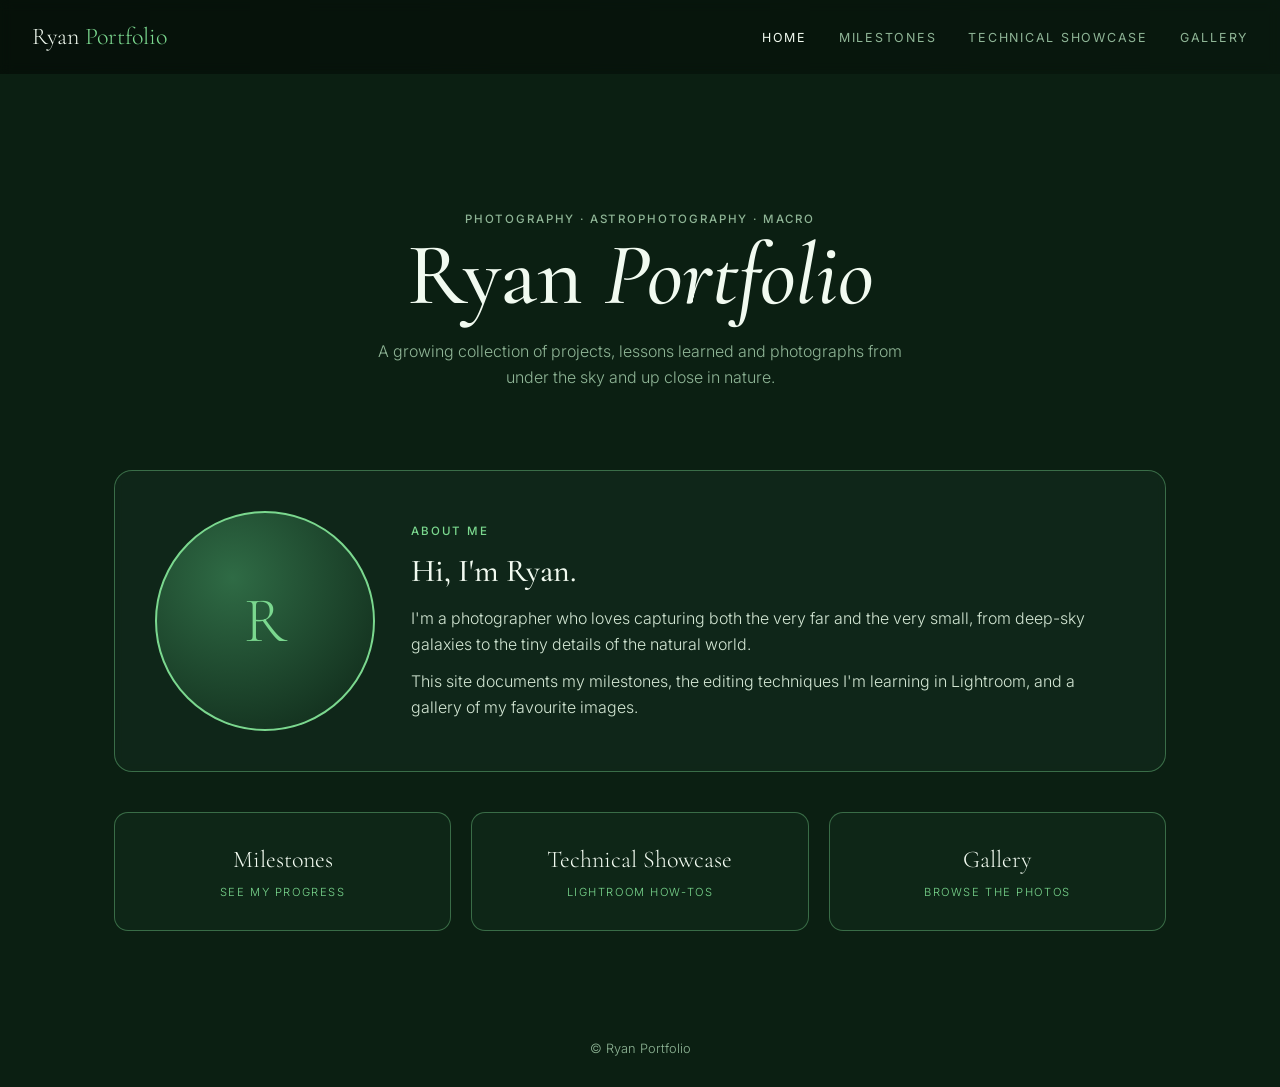
==== index.html @ 8274367f "Build 4-page portfolio site: home, milestones, technical showcase, gallery Co-Authored-By: Claude So" ====
<!DOCTYPE html>
<html lang="en">
<head>
<meta charset="utf-8">
<meta name="viewport" content="width=device-width, initial-scale=1">
<title>Home · Ryan Portfolio</title>
<link rel="stylesheet" href="css/style.css">
</head>
<body data-page="home" data-theme="green" data-bg="vines">
<canvas id="bg-canvas"></canvas>
<header class="nav">
  <a class="brand" href="index.html">Ryan <span>Portfolio</span></a>
  <nav><ul>
    <li><a data-page="home" href="index.html">Home</a></li>
    <li><a data-page="milestones" href="milestones.html">Milestones</a></li>
    <li><a data-page="showcase" href="showcase.html">Technical Showcase</a></li>
    <li><a data-page="gallery" href="gallery.html">Gallery</a></li>
  </ul></nav>
</header>
<main>
<section class="hero">
  <p class="eyebrow">Photography · Astrophotography · Macro</p>
  <h1>Ryan <em>Portfolio</em></h1>
  <p>A growing collection of projects, lessons learned and photographs from under the sky and up close in nature.</p>
</section>
<section class="about" id="about">
  <div class="photo" aria-hidden="true">R</div>
  <div>
    <p class="eyebrow">About me</p>
    <h2>Hi, I'm Ryan.</h2>
    <p>I'm a photographer who loves capturing both the very far and the very small, from deep-sky galaxies to the tiny details of the natural world.</p>
    <p>This site documents my milestones, the editing techniques I'm learning in Lightroom, and a gallery of my favourite images. <!-- Replace this text with your own story. --></p>
  </div>
</section>
<section class="cta">
  <a href="milestones.html">Milestones<small>See my progress</small></a>
  <a href="showcase.html">Technical Showcase<small>Lightroom how-tos</small></a>
  <a href="gallery.html">Gallery<small>Browse the photos</small></a>
</section>
</main>
<footer>© Ryan Portfolio</footer>
<script src="js/background.js"></script>
<script src="js/main.js"></script>

</body>
</html>
---- css/style.css ----
@import url('https://fonts.googleapis.com/css2?family=Cormorant+Garamond:wght@400;500;600&family=Inter:wght@300;400;500;600&display=swap');

:root { --ease: .5s ease; }
body {
  --bg: #0a1230; --bg2: #101b40; --panel: #0f1a3d; --text: #c9d2ea; --heading: #f1f4fc;
  --muted: #8d98bb; --accent: #6f9bf5; --line: rgba(111,155,245,.35);
}
body[data-theme="green"] {
  --bg: #0b1f12; --bg2: #123120; --panel: #112a1b; --text: #d3e6d4; --heading: #f1faf0;
  --muted: #8fb596; --accent: #7bd88f; --line: rgba(123,216,143,.4);
}
body[data-theme="fall"] {
  --bg: #2a1308; --bg2: #3d1d0c; --panel: #371a0b; --text: #f0dcc4; --heading: #fff3e2;
  --muted: #c9a584; --accent: #f29a3c; --line: rgba(242,154,60,.45);
}
* { box-sizing: border-box; margin: 0; padding: 0; }
html { scroll-behavior: smooth; }
body {
  font-family: 'Inter', system-ui, sans-serif; font-weight: 300; line-height: 1.6;
  color: var(--text); background: var(--bg); min-height: 100vh;
  transition: background var(--ease), color var(--ease);
}
h1, h2, h3, .serif { font-family: 'Cormorant Garamond', Georgia, serif; color: var(--heading); font-weight: 500; }
a { color: var(--accent); text-decoration: none; }
#bg-canvas { position: fixed; inset: 0; width: 100%; height: 100%; z-index: 0; pointer-events: none; }
main, footer { position: relative; }
header.nav { position: sticky; }

/* NAV */
header.nav {
  display: flex; justify-content: space-between; align-items: center; padding: 18px 32px;
  background: linear-gradient(90deg, rgba(0,0,0,.45), rgba(0,0,0,.2)); backdrop-filter: blur(6px);
  position: sticky; top: 0; z-index: 10; flex-wrap: wrap; gap: 8px;
}
.brand { font-family: 'Cormorant Garamond', serif; font-size: 1.5rem; color: var(--heading); }
.brand span { color: var(--accent); transition: color var(--ease); }
nav ul { list-style: none; display: flex; gap: 32px; flex-wrap: wrap; }
nav a { font-size: .78rem; letter-spacing: .14em; text-transform: uppercase; color: var(--muted); font-weight: 400; transition: color .2s; }
nav a:hover, nav a.active { color: var(--heading); }

main { max-width: 1100px; margin: 0 auto; padding: 48px 24px 80px; }
.eyebrow { font-size: .72rem; letter-spacing: .16em; text-transform: uppercase; color: var(--accent); font-weight: 500; }
.page-title { font-size: clamp(2.2rem, 5vw, 3.4rem); margin: 6px 0 12px; }
.lede { max-width: 640px; color: var(--muted); margin-bottom: 36px; }
footer { text-align: center; padding: 28px; font-size: .8rem; color: var(--muted); }

/* BUTTONS */
.btn {
  display: inline-block; padding: 12px 28px; border: 1px solid var(--accent); border-radius: 999px;
  font-size: .75rem; letter-spacing: .16em; text-transform: uppercase; color: var(--accent);
  background: transparent; cursor: pointer; font-family: inherit; transition: background .2s, color .2s;
}
.btn:hover { background: var(--accent); color: var(--bg); }

/* HOME */
.hero { padding: 70px 0 40px; text-align: center; }
.hero h1 { font-size: clamp(2.8rem, 8vw, 5.5rem); line-height: 1.05; }
.hero p { max-width: 560px; margin: 18px auto 0; color: var(--muted); }
.about {
  background: rgba(17,42,27,.78); border: 1px solid var(--line); border-radius: 18px; padding: 40px;
  display: grid; grid-template-columns: 220px 1fr; gap: 36px; align-items: center; margin: 40px 0; backdrop-filter: blur(4px);
}
.about .photo {
  width: 220px; height: 220px; border-radius: 50%; border: 2px solid var(--accent);
  background: radial-gradient(circle at 35% 30%, #2f6b45, #0d2416); display: grid; place-items: center;
  font-family: 'Cormorant Garamond', serif; font-size: 4rem; color: var(--accent);
}
.about h2 { font-size: 2rem; margin: 4px 0 10px; }
.about p + p { margin-top: 12px; }
.cta { display: grid; grid-template-columns: repeat(3, 1fr); gap: 20px; margin-top: 20px; }
.cta a {
  display: block; text-align: center; padding: 28px 16px; border: 1px solid var(--line); border-radius: 14px;
  background: rgba(17,42,27,.7); color: var(--heading); font-family: 'Cormorant Garamond', serif; font-size: 1.5rem;
  transition: transform .2s, border-color .2s, background .2s;
}
.cta a small { display: block; font-family: 'Inter'; font-size: .7rem; letter-spacing: .14em; text-transform: uppercase; color: var(--accent); margin-top: 4px; }
.cta a:hover { transform: translateY(-4px); border-color: var(--accent); background: rgba(30,70,45,.85); }

/* ACCORDION */
.acc { border-bottom: 1px solid var(--line); transition: border-color var(--ease); }
.acc-head {
  width: 100%; display: flex; align-items: baseline; gap: 18px; padding: 24px 4px; background: none; border: 0;
  color: inherit; cursor: pointer; text-align: left; font: inherit;
}
.acc-head .tag { font-size: .7rem; letter-spacing: .16em; text-transform: uppercase; color: var(--accent); font-weight: 500; white-space: nowrap; }
.acc-head .title { font-family: 'Cormorant Garamond', serif; font-size: 2rem; color: var(--heading); flex: 1; line-height: 1.1; }
.acc-head .due { font-size: .72rem; letter-spacing: .14em; text-transform: uppercase; color: var(--muted); white-space: nowrap; }
.acc-head .chev { width: 12px; height: 12px; border-right: 2px solid var(--accent); border-bottom: 2px solid var(--accent); transform: rotate(45deg) translateY(-3px); transition: transform .3s; flex: none; }
.acc.open .chev { transform: rotate(-135deg) translateY(-3px); }
.acc-body { display: grid; grid-template-rows: 0fr; transition: grid-template-rows .45s ease; }
.acc.open .acc-body { grid-template-rows: 1fr; }
.acc-inner { overflow: hidden; }
.acc-content { padding: 4px 4px 36px; }
.cols { display: grid; grid-template-columns: 1fr 1fr; gap: 36px; max-width: 760px; margin-bottom: 28px; }
.cols h4, .acc-content h4 { font-size: .72rem; letter-spacing: .18em; text-transform: uppercase; color: var(--accent); font-weight: 500; margin: 0 0 10px; }
.acc-content p + p { margin-top: 10px; }
.acc-content ol, .acc-content ul { padding-left: 22px; margin-bottom: 24px; }
.acc-content li { margin-bottom: 10px; }
.acc-content li b { color: var(--heading); font-weight: 500; }
.btn-row { display: flex; gap: 12px; flex-wrap: wrap; margin: 8px 0 28px; }
.export { max-width: 520px; border-radius: 10px; border: 1px solid var(--line); display: block; }
.media { margin: 8px 0 20px; }
.media .ph {
  aspect-ratio: 16/9; max-width: 640px; border: 1px dashed var(--line); border-radius: 10px; display: grid; place-items: center;
  color: var(--muted); font-size: .85rem; background: rgba(0,0,0,.2);
}

/* GALLERY */
.grid { columns: 3 260px; column-gap: 18px; }
.grid figure { break-inside: avoid; margin-bottom: 18px; cursor: zoom-in; border-radius: 10px; overflow: hidden; border: 1px solid var(--line); position: relative; }
.grid img { width: 100%; display: block; transition: transform .4s; }
.grid figure:hover img { transform: scale(1.04); }
.grid figcaption {
  position: absolute; left: 0; right: 0; bottom: 0; padding: 30px 14px 12px; font-family: 'Cormorant Garamond', serif;
  font-size: 1.2rem; color: #fff; background: linear-gradient(transparent, rgba(0,0,0,.75)); opacity: 0; transition: opacity .3s;
}
.grid figure:hover figcaption, .grid figure:focus-visible figcaption { opacity: 1; }
.grid figure:focus-visible { outline: 2px solid var(--accent); }

.lightbox { position: fixed; inset: 0; z-index: 100; display: none; background: rgba(3,6,18,.96); }
.lightbox.open { display: grid; grid-template-columns: 1fr 380px; }
.lb-stage { display: grid; place-items: center; padding: 32px; min-height: 0; position: relative; }
.lb-stage img { max-width: 100%; max-height: calc(100vh - 64px); object-fit: contain; box-shadow: 0 0 60px rgba(60,110,255,.25); }
.lb-side { background: #0e1838; border-left: 1px solid rgba(111,155,245,.2); padding: 64px 32px 32px; overflow-y: auto; color: #c9d2ea; }
.lb-side .eyebrow { color: #6f9bf5; }
.lb-side h2 { font-size: 2.1rem; color: #f1f4fc; margin: 8px 0 4px; line-height: 1.1; }
.lb-side .sub { color: #8d98bb; font-size: .9rem; margin-bottom: 20px; }
.lb-close {
  position: absolute; top: 14px; right: 18px; width: 42px; height: 42px; border-radius: 50%; border: 2px solid #fff;
  background: #0a1230; color: #fff; font-size: 1.3rem; cursor: pointer; z-index: 2;
}
.lb-nav { position: absolute; top: 50%; transform: translateY(-50%); background: rgba(255,255,255,.08); border: 0; color: #fff; font-size: 1.6rem; width: 44px; height: 44px; border-radius: 50%; cursor: pointer; }
.lb-nav:hover { background: rgba(255,255,255,.2); }
.lb-prev { left: 12px; } .lb-next { right: 12px; }

@media (max-width: 800px) {
  header.nav { padding: 14px 18px; } nav ul { gap: 16px; }
  .about { grid-template-columns: 1fr; text-align: center; justify-items: center; padding: 28px; }
  .cta { grid-template-columns: 1fr; } .cols { grid-template-columns: 1fr; gap: 20px; }
  .acc-head { flex-wrap: wrap; gap: 6px 14px; } .acc-head .title { font-size: 1.5rem; flex-basis: 100%; order: 3; }
  .lightbox.open { grid-template-columns: 1fr; grid-template-rows: 1fr auto; }
  .lb-side { border-left: 0; border-top: 1px solid rgba(111,155,245,.2); padding: 20px; max-height: 40vh; }
  .lb-stage img { max-height: 52vh; }
}
@media (prefers-reduced-motion: reduce) { * { transition: none !important; } }
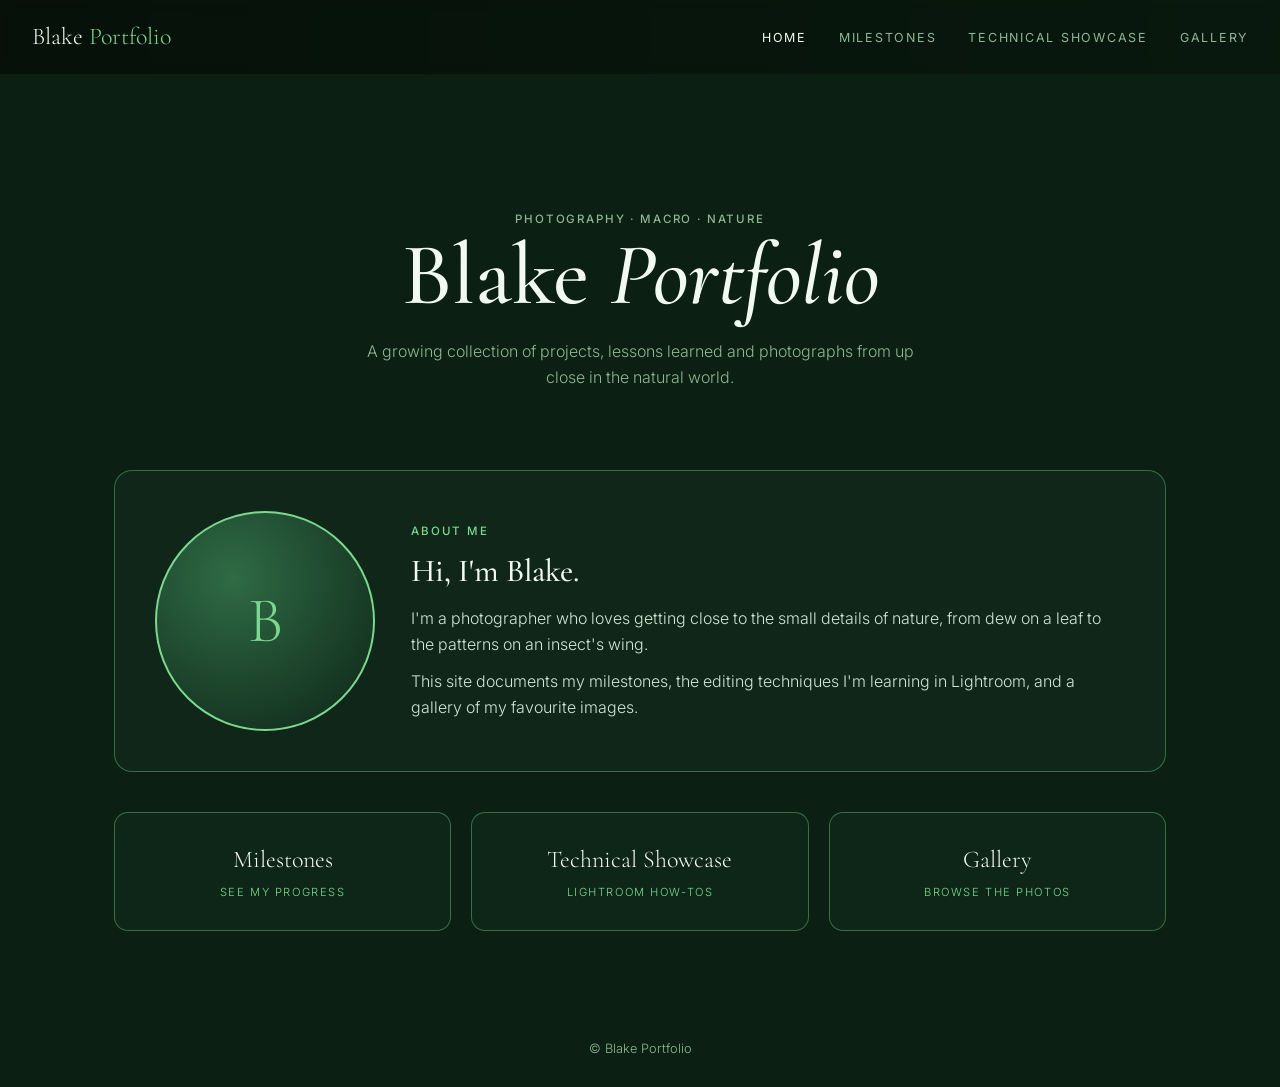
==== commit 569b8169: "Rebrand to Blake, auto-built gallery, green theme everywhere, sparser slower vines, remove space con" ====
--- a/index.html
+++ b/index.html
@@ -3,13 +3,13 @@
 <head>
 <meta charset="utf-8">
 <meta name="viewport" content="width=device-width, initial-scale=1">
-<title>Home · Ryan Portfolio</title>
+<title>Home · Blake Portfolio</title>
 <link rel="stylesheet" href="css/style.css">
 </head>
 <body data-page="home" data-theme="green" data-bg="vines">
 <canvas id="bg-canvas"></canvas>
 <header class="nav">
-  <a class="brand" href="index.html">Ryan <span>Portfolio</span></a>
+  <a class="brand" href="index.html">Blake <span>Portfolio</span></a>
   <nav><ul>
     <li><a data-page="home" href="index.html">Home</a></li>
     <li><a data-page="milestones" href="milestones.html">Milestones</a></li>
@@ -19,16 +19,16 @@
 </header>
 <main>
 <section class="hero">
-  <p class="eyebrow">Photography · Astrophotography · Macro</p>
-  <h1>Ryan <em>Portfolio</em></h1>
-  <p>A growing collection of projects, lessons learned and photographs from under the sky and up close in nature.</p>
+  <p class="eyebrow">Photography · Macro · Nature</p>
+  <h1>Blake <em>Portfolio</em></h1>
+  <p>A growing collection of projects, lessons learned and photographs from up close in the natural world.</p>
 </section>
 <section class="about" id="about">
-  <div class="photo" aria-hidden="true">R</div>
+  <div class="photo" aria-hidden="true">B</div>
   <div>
     <p class="eyebrow">About me</p>
-    <h2>Hi, I'm Ryan.</h2>
-    <p>I'm a photographer who loves capturing both the very far and the very small, from deep-sky galaxies to the tiny details of the natural world.</p>
+    <h2>Hi, I'm Blake.</h2>
+    <p>I'm a photographer who loves getting close to the small details of nature, from dew on a leaf to the patterns on an insect's wing.</p>
     <p>This site documents my milestones, the editing techniques I'm learning in Lightroom, and a gallery of my favourite images. <!-- Replace this text with your own story. --></p>
   </div>
 </section>
@@ -38,7 +38,7 @@
   <a href="gallery.html">Gallery<small>Browse the photos</small></a>
 </section>
 </main>
-<footer>© Ryan Portfolio</footer>
+<footer>© Blake Portfolio</footer>
 <script src="js/background.js"></script>
 <script src="js/main.js"></script>
 
--- a/css/style.css
+++ b/css/style.css
@@ -117,17 +117,17 @@
 .grid figure:hover figcaption, .grid figure:focus-visible figcaption { opacity: 1; }
 .grid figure:focus-visible { outline: 2px solid var(--accent); }
 
-.lightbox { position: fixed; inset: 0; z-index: 100; display: none; background: rgba(3,6,18,.96); }
+.lightbox { position: fixed; inset: 0; z-index: 100; display: none; background: rgba(3,12,6,.96); }
 .lightbox.open { display: grid; grid-template-columns: 1fr 380px; }
 .lb-stage { display: grid; place-items: center; padding: 32px; min-height: 0; position: relative; }
-.lb-stage img { max-width: 100%; max-height: calc(100vh - 64px); object-fit: contain; box-shadow: 0 0 60px rgba(60,110,255,.25); }
-.lb-side { background: #0e1838; border-left: 1px solid rgba(111,155,245,.2); padding: 64px 32px 32px; overflow-y: auto; color: #c9d2ea; }
-.lb-side .eyebrow { color: #6f9bf5; }
-.lb-side h2 { font-size: 2.1rem; color: #f1f4fc; margin: 8px 0 4px; line-height: 1.1; }
-.lb-side .sub { color: #8d98bb; font-size: .9rem; margin-bottom: 20px; }
+.lb-stage img { max-width: 100%; max-height: calc(100vh - 64px); object-fit: contain; box-shadow: 0 0 60px rgba(90,220,120,.2); }
+.lb-side { background: #0f2a1a; border-left: 1px solid rgba(123,216,143,.25); padding: 64px 32px 32px; overflow-y: auto; color: #d3e6d4; }
+.lb-side .eyebrow { color: #7bd88f; }
+.lb-side h2 { font-size: 2.1rem; color: #f1faf0; margin: 8px 0 4px; line-height: 1.1; }
+.lb-side .sub { color: #8fb596; font-size: .9rem; margin-bottom: 20px; }
 .lb-close {
   position: absolute; top: 14px; right: 18px; width: 42px; height: 42px; border-radius: 50%; border: 2px solid #fff;
-  background: #0a1230; color: #fff; font-size: 1.3rem; cursor: pointer; z-index: 2;
+  background: #0b1f12; color: #fff; font-size: 1.3rem; cursor: pointer; z-index: 2;
 }
 .lb-nav { position: absolute; top: 50%; transform: translateY(-50%); background: rgba(255,255,255,.08); border: 0; color: #fff; font-size: 1.6rem; width: 44px; height: 44px; border-radius: 50%; cursor: pointer; }
 .lb-nav:hover { background: rgba(255,255,255,.2); }
@@ -139,7 +139,7 @@
   .cta { grid-template-columns: 1fr; } .cols { grid-template-columns: 1fr; gap: 20px; }
   .acc-head { flex-wrap: wrap; gap: 6px 14px; } .acc-head .title { font-size: 1.5rem; flex-basis: 100%; order: 3; }
   .lightbox.open { grid-template-columns: 1fr; grid-template-rows: 1fr auto; }
-  .lb-side { border-left: 0; border-top: 1px solid rgba(111,155,245,.2); padding: 20px; max-height: 40vh; }
+  .lb-side { border-left: 0; border-top: 1px solid rgba(123,216,143,.25); padding: 20px; max-height: 40vh; }
   .lb-stage img { max-height: 52vh; }
 }
 @media (prefers-reduced-motion: reduce) { * { transition: none !important; } }
